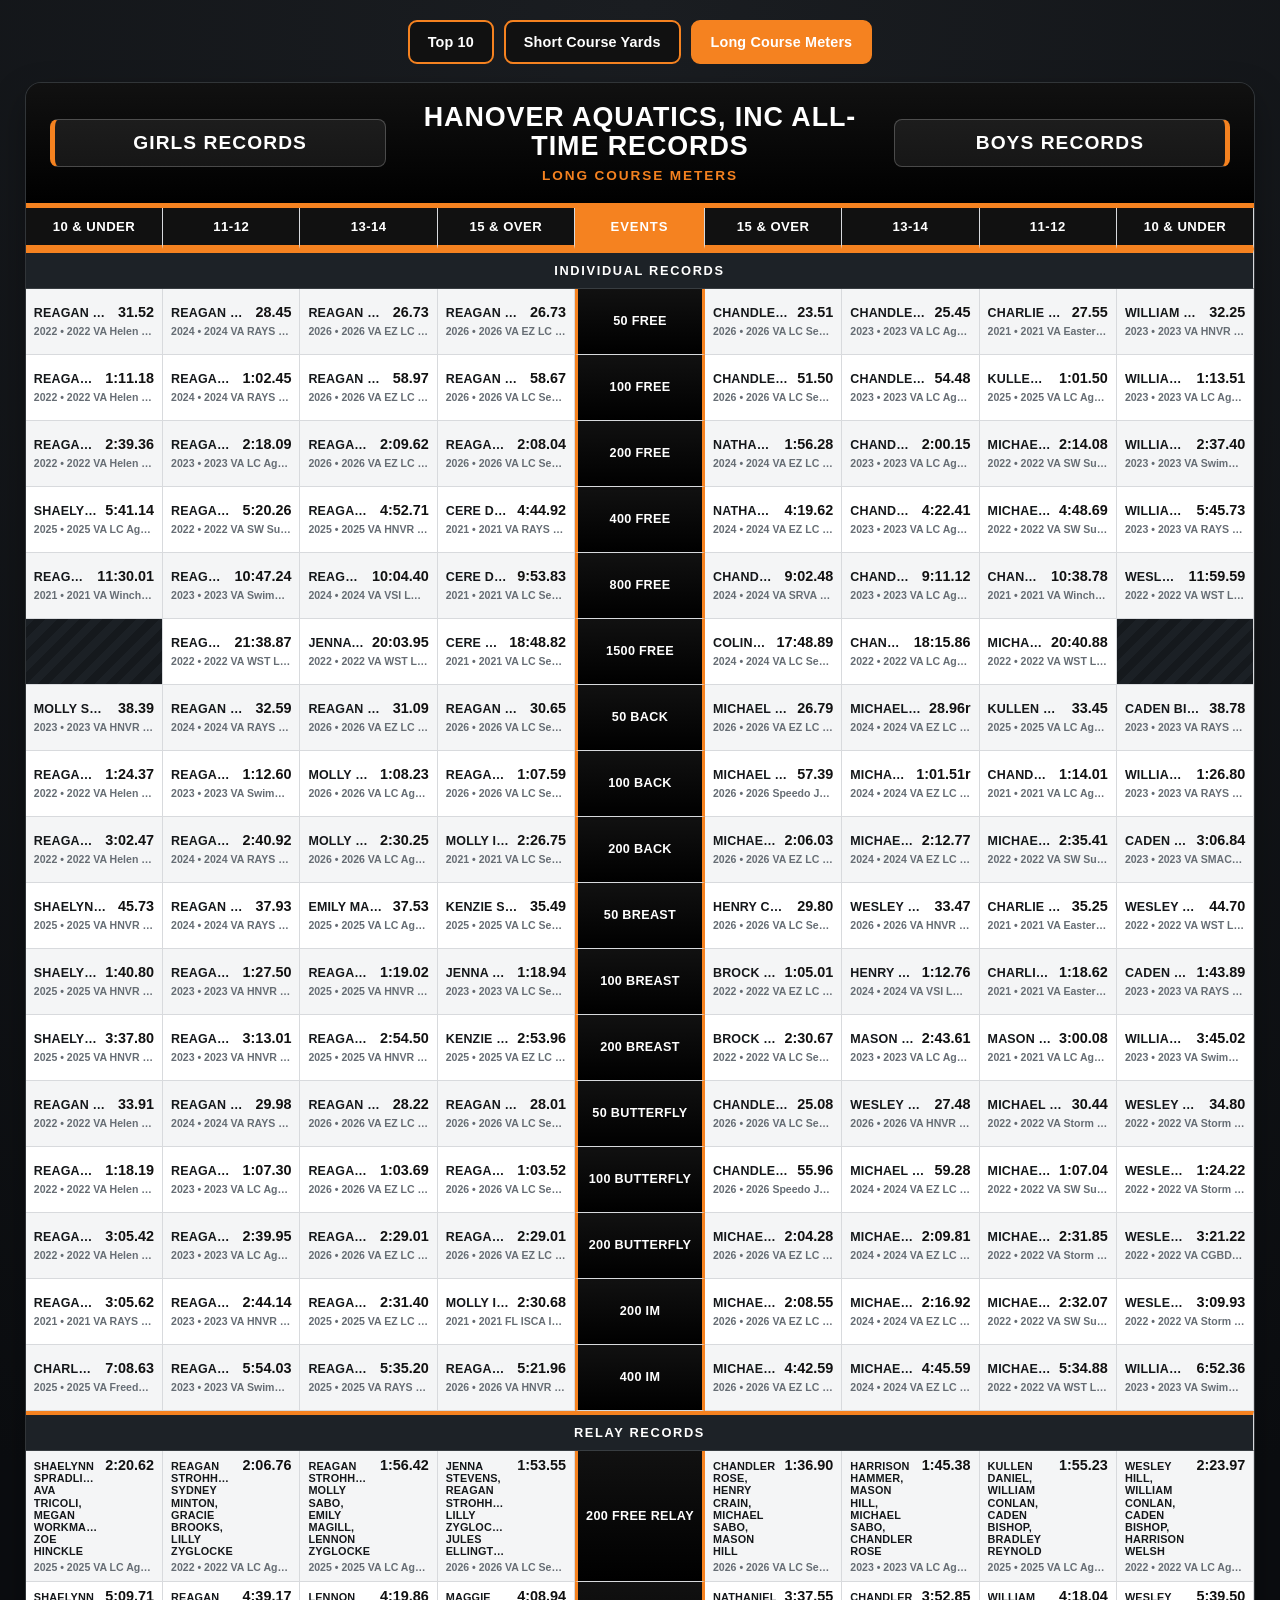
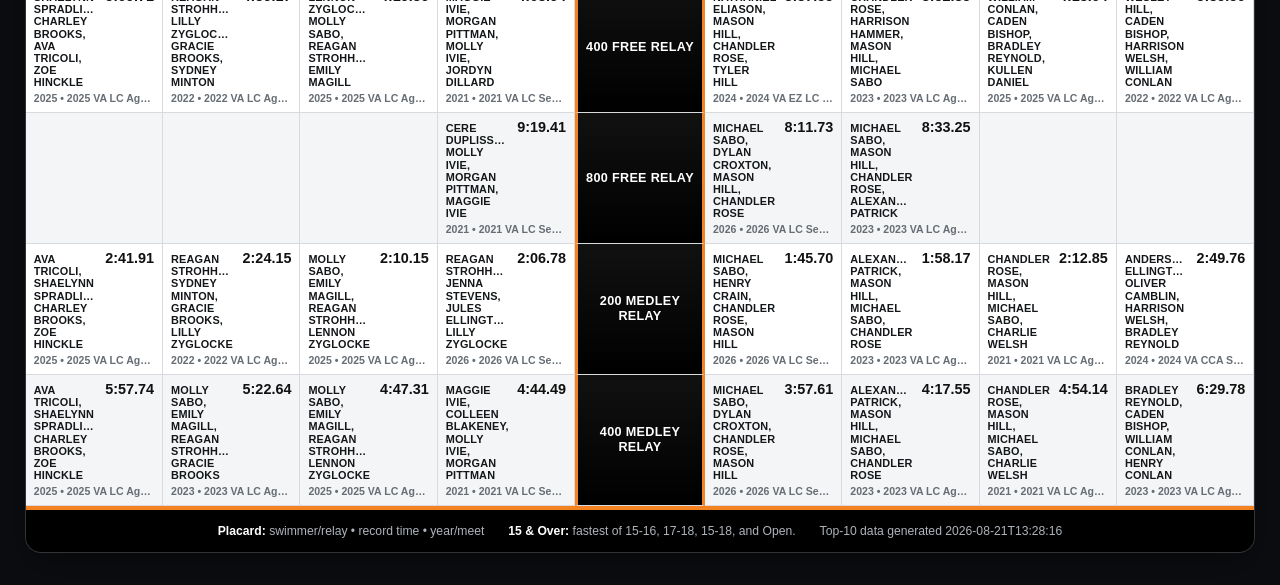
==== records_lcm.html @ cf3493d4 "Professional Top 10 and record boards redesign" ====
<!DOCTYPE html>
<html lang="en">
<head>
  <meta charset="UTF-8" />
  <meta name="viewport" content="width=device-width, initial-scale=1" />
  <title>Club Long Course Meters Records</title>
  <link rel="stylesheet" href="records_board.css" />
</head>
<body class="record-board-page">
  <div class="record-page-shell">
    <nav class="record-board-nav" aria-label="Record board navigation">
      <a href="index.html">Top 10</a>
      <a class="" href="records_scy.html">Short Course Yards</a>
      <a class="active" href="records_lcm.html">Long Course Meters</a>
    </nav>

    <section class="record-board" data-record-board data-course="LCM" data-json="Static/top10.json">
      <header class="record-board-header">
        <div class="record-gender-heading">Girls Records</div>
        <div class="record-board-title">
          <img id="record-club-logo" alt="" />
          <h1 id="record-club-title">All-Time Records</h1>
          <div class="course-name">Long Course Meters</div>
        </div>
        <div class="record-gender-heading">Boys Records</div>
      </header>

      <div class="record-table-wrap">
        <div id="record-status" class="record-status">Loading record data…</div>
        <table class="record-table" aria-label="Long Course Meters club records">
          <thead>
            <tr>
              <th>10 &amp; Under</th>
              <th>11-12</th>
              <th>13-14</th>
              <th>15 &amp; Over</th>
              <th class="event-head">Events</th>
              <th>15 &amp; Over</th>
              <th>13-14</th>
              <th>11-12</th>
              <th>10 &amp; Under</th>
            </tr>
          </thead>
          <tbody id="record-board-body"></tbody>
        </table>
      </div>

      <div class="record-legend">
        <span><strong>Placard:</strong> swimmer/relay • record time • year/meet</span>
        <span><strong>15 &amp; Over:</strong> fastest of 15-16, 17-18, 15-18, and Open.</span>
        <span id="data-generated"></span>
      </div>
    </section>
  </div>

  <script src="records_board.js" defer></script>
</body>
</html>
---- records_board.css ----
:root {
  /* CHANGE THESE PER CLUB */
  --brand-primary: #111111;
  --brand-primary-dark: #000000;
  --brand-accent: #f58220;
  --brand-accent-dark: #c95f00;

  --page-bg: #0b0d10;
  --page-bg-2: #1a1d21;

  --surface: #15191d;
  --surface-raised: #1d2227;

  --placard: #ffffff;
  --placard-alt: #f4f5f6;

  --text-main: #ffffff;
  --text-dark: #15171a;
  --text-muted: #aeb4bb;

  --border-soft: rgba(255,255,255,.12);

  --shadow:
    0 14px 34px rgba(0,0,0,.30);

  --radius-lg: 16px;
  --radius-md: 10px;
}


/* =========================================================
   RESET
   ========================================================= */

* {
  box-sizing: border-box;
}

html,
body {
  margin: 0;
  padding: 0;
  min-height: 100%;
}

body.record-board-page {
  font-family:
    Inter,
    "Segoe UI",
    Arial,
    Helvetica,
    sans-serif;

  background:
    radial-gradient(
      circle at top,
      var(--page-bg-2) 0%,
      var(--page-bg) 70%
    );

  color: var(--text-main);
}


/* =========================================================
   PAGE SHELL
   ========================================================= */

.record-page-shell {
  width: min(1760px, 98%);
  margin: 0 auto;

  padding: 20px 12px 32px;
}


/* =========================================================
   NAVIGATION
   ========================================================= */

.record-board-nav {
  display: flex;
  flex-wrap: wrap;

  justify-content: center;

  gap: 10px;

  margin: 0 0 18px;
}

.record-board-nav a {
  display: inline-flex;

  align-items: center;
  justify-content: center;

  min-height: 44px;

  padding: 9px 18px;

  border:
    2px solid var(--brand-accent);

  border-radius: 9px;

  background:
    var(--brand-primary);

  color:
    #ffffff;

  font-size:
    .9rem;

  font-weight:
    800;

  letter-spacing:
    .01em;

  text-decoration:
    none;

  transition:
    background .15s ease,
    transform .15s ease,
    box-shadow .15s ease;
}

.record-board-nav a:hover {
  background:
    var(--brand-accent);

  transform:
    translateY(-1px);

  box-shadow:
    0 5px 12px rgba(0,0,0,.25);
}

.record-board-nav a.active {
  background:
    var(--brand-accent);

  color:
    #ffffff;
}


/* =========================================================
   MAIN RECORD BOARD
   ========================================================= */

.record-board {
  overflow: hidden;

  border:
    1px solid var(--border-soft);

  border-radius:
    var(--radius-lg);

  background:
    var(--surface);

  box-shadow:
    var(--shadow);
}


/* =========================================================
   RECORD BOARD HEADER
   ========================================================= */

.record-board-header {
  display: grid;

  grid-template-columns:
    minmax(150px, 1fr)
    minmax(320px, 1.4fr)
    minmax(150px, 1fr);

  gap: 18px;

  align-items: center;

  padding: 20px 24px;

  background:
    linear-gradient(
      180deg,
      var(--brand-primary),
      var(--brand-primary-dark)
    );

  border-bottom:
    5px solid var(--brand-accent);
}


/* =========================================================
   CLUB TITLE / LOGO
   ========================================================= */

.record-board-title {
  text-align: center;
}

.record-board-title img {
  display: none;

  width: auto;
  height: auto;

  max-width: 250px;
  max-height: 82px;

  margin: 0 auto 8px;

  object-fit: contain;
}

.record-board-title img.ready {
  display: block;
}

.record-board-title h1 {
  margin: 0;

  color:
    #ffffff;

  font-size:
    clamp(1.35rem, 2.1vw, 2.2rem);

  line-height:
    1.08;

  font-weight:
    900;

  letter-spacing:
    .035em;

  text-transform:
    uppercase;
}

.record-board-title .course-name {
  margin-top:
    7px;

  color:
    var(--brand-accent);

  font-size:
    .85rem;

  font-weight:
    900;

  letter-spacing:
    .14em;

  text-transform:
    uppercase;
}


/* =========================================================
   GIRLS / BOYS HEADINGS
   ========================================================= */

.record-gender-heading {
  padding:
    12px 16px;

  border:
    1px solid rgba(255,255,255,.22);

  border-radius:
    8px;

  background:
    rgba(255,255,255,.07);

  color:
    #ffffff;

  font-size:
    clamp(1rem, 1.5vw, 1.35rem);

  font-weight:
    900;

  letter-spacing:
    .055em;

  text-align:
    center;

  text-transform:
    uppercase;
}

.record-gender-heading:first-child {
  border-left:
    5px solid var(--brand-accent);
}

.record-gender-heading:last-child {
  border-right:
    5px solid var(--brand-accent);
}


/* =========================================================
   STATUS
   ========================================================= */

.record-status {
  padding:
    22px;

  color:
    var(--text-muted);

  text-align:
    center;

  font-weight:
    700;
}


/* =========================================================
   TABLE WRAPPER
   ========================================================= */

.record-table-wrap {
  width:
    100%;

  overflow-x:
    auto;

  -webkit-overflow-scrolling:
    touch;

  background:
    var(--surface);
}


/* =========================================================
   RECORD TABLE
   ========================================================= */

.record-table {
  width:
    100%;

  min-width:
    1180px;

  border-collapse:
    separate;

  border-spacing:
    0;

  table-layout:
    fixed;

  background:
    var(--surface);
}


/* =========================================================
   TABLE GRID
   ========================================================= */

.record-table th,
.record-table td {
  border-right:
    1px solid #d8dadd;

  border-bottom:
    1px solid #d8dadd;
}


/* =========================================================
   AGE HEADERS
   ========================================================= */

.record-table thead th {
  padding:
    11px 6px;

  background:
    var(--brand-primary);

  color:
    #ffffff;

  font-size:
    .82rem;

  font-weight:
    900;

  letter-spacing:
    .035em;

  text-align:
    center;

  text-transform:
    uppercase;

  border-bottom:
    4px solid var(--brand-accent);
}

.record-table thead th.event-head {
  width:
    130px;

  background:
    var(--brand-accent);

  color:
    #ffffff;

  letter-spacing:
    .07em;
}


/* =========================================================
   EVENT COLUMN
   ========================================================= */

.record-table tbody th.event-cell {
  padding:
    9px 6px;

  background:
    linear-gradient(
      180deg,
      var(--brand-primary),
      var(--brand-primary-dark)
    );

  color:
    #ffffff;

  font-size:
    .79rem;

  font-weight:
    900;

  letter-spacing:
    .025em;

  line-height:
    1.15;

  text-align:
    center;

  text-transform:
    uppercase;

  border-left:
    3px solid var(--brand-accent);

  border-right:
    3px solid var(--brand-accent);
}


/* =========================================================
   SECTION HEADERS
   ========================================================= */

.record-table tbody tr.section-row th {
  padding:
    10px 12px;

  background:
    var(--surface-raised);

  color:
    #ffffff;

  border-top:
    4px solid var(--brand-accent);

  border-bottom:
    1px solid var(--border-soft);

  font-size:
    .8rem;

  font-weight:
    900;

  letter-spacing:
    .13em;

  text-align:
    center;

  text-transform:
    uppercase;
}


/* =========================================================
   RECORD PLACARDS
   ========================================================= */

.record-cell {
  height:
    66px;

  padding:
    7px 8px;

  background:
    var(--placard);

  color:
    var(--text-dark);

  vertical-align:
    middle;

  transition:
    background .12s ease,
    box-shadow .12s ease;
}

.record-table tbody tr:nth-child(even)
.record-cell {
  background:
    var(--placard-alt);
}

.record-cell:hover {
  position:
    relative;

  z-index:
    2;

  background:
    #ffffff;

  box-shadow:
    inset 0 0 0 2px var(--brand-accent);
}


/* =========================================================
   EMPTY RECORD CELLS
   ========================================================= */

.record-cell.empty {
  background:
    repeating-linear-gradient(
      -45deg,
      #15191d,
      #15191d 8px,
      #1b2025 8px,
      #1b2025 16px
    );
}


/* =========================================================
   RECORD CONTENT
   ========================================================= */

.record {
  display:
    grid;

  grid-template-columns:
    minmax(0, 1fr) auto;

  grid-template-areas:
    "name time"
    "meta meta";

  gap:
    3px 8px;

  align-items:
    baseline;

  line-height:
    1.1;
}

.record-name {
  grid-area:
    name;

  overflow:
    hidden;

  color:
    #14171a;

  font-size:
    .78rem;

  font-weight:
    900;

  letter-spacing:
    .015em;

  text-overflow:
    ellipsis;

  text-transform:
    uppercase;

  white-space:
    nowrap;
}

.record-time {
  grid-area:
    time;

  color:
    var(--brand-primary);

  font-size:
    .9rem;

  font-weight:
    900;

  font-variant-numeric:
    tabular-nums;

  white-space:
    nowrap;
}

.record-meta {
  grid-area:
    meta;

  overflow:
    hidden;

  margin-top:
    2px;

  color:
    #666d74;

  font-size:
    .66rem;

  font-weight:
    650;

  text-overflow:
    ellipsis;

  white-space:
    nowrap;
}


/* =========================================================
   RELAY RECORDS
   ========================================================= */

.record-cell.relay {
  min-height:
    76px;
}

.record-cell.relay .record-name {
  font-size:
    .68rem;

  line-height:
    1.12;

  white-space:
    normal;
}


/* =========================================================
   LEGEND / FOOTER
   ========================================================= */

.record-legend {
  display:
    flex;

  flex-wrap:
    wrap;

  justify-content:
    center;

  gap:
    8px 24px;

  padding:
    13px 18px;

  background:
    var(--brand-primary-dark);

  border-top:
    4px solid var(--brand-accent);

  color:
    var(--text-muted);

  font-size:
    .76rem;

  line-height:
    1.35;
}

.record-legend strong {
  color:
    #ffffff;
}


/* =========================================================
   TABLET
   ========================================================= */

@media (max-width: 900px) {

  .record-page-shell {
    width:
      100%;

    padding:
      12px 8px 24px;
  }

  .record-board-header {
    grid-template-columns:
      1fr;

    gap:
      10px;

    padding:
      16px;
  }

  .record-gender-heading {
    display:
      none;
  }

  .record-board-title img {
    max-height:
      68px;
  }

  .record-table {
    min-width:
      1080px;
  }

  .record-cell {
    height:
      62px;
  }
}


/* =========================================================
   MOBILE
   ========================================================= */

@media (max-width: 550px) {

  .record-page-shell {
    padding:
      8px 0 20px;
  }

  .record-board {
    border-radius:
      0;

    border-left:
      0;

    border-right:
      0;
  }

  .record-board-nav {
    padding:
      0 8px;

    gap:
      7px;
  }

  .record-board-nav a {
    flex:
      1 1 120px;

    min-height:
      46px;

    padding:
      9px 10px;

    font-size:
      .82rem;

    text-align:
      center;
  }

  .record-board-header {
    padding:
      14px 12px;
  }

  .record-board-title img {
    max-width:
      210px;

    max-height:
      60px;
  }

  .record-board-title h1 {
    font-size:
      1.25rem;
  }

  .record-board-title .course-name {
    font-size:
      .72rem;
  }

  .record-table {
    min-width:
      1000px;
  }

  .record-table thead th {
    padding:
      9px 4px;

    font-size:
      .72rem;
  }

  .record-cell {
    height:
      58px;

    padding:
      5px 6px;
  }

  .record-name {
    font-size:
      .7rem;
  }

  .record-time {
    font-size:
      .78rem;
  }

  .record-meta {
    font-size:
      .6rem;
  }

  .record-legend {
    justify-content:
      flex-start;

    padding:
      11px 12px;

    font-size:
      .7rem;
  }
}


/* =========================================================
   PRINT
   ========================================================= */

@media print {

  @page {
    size:
      landscape;

    margin:
      .25in;
  }

  body.record-board-page {
    background:
      #ffffff;
  }

  .record-page-shell {
    width:
      100%;

    padding:
      0;
  }

  .record-board {
    border-radius:
      0;

    box-shadow:
      none;
  }

  .record-board-nav {
    display:
      none;
  }

  .record-table-wrap {
    overflow:
      visible;
  }

  .record-table {
    min-width:
      0;
  }
}
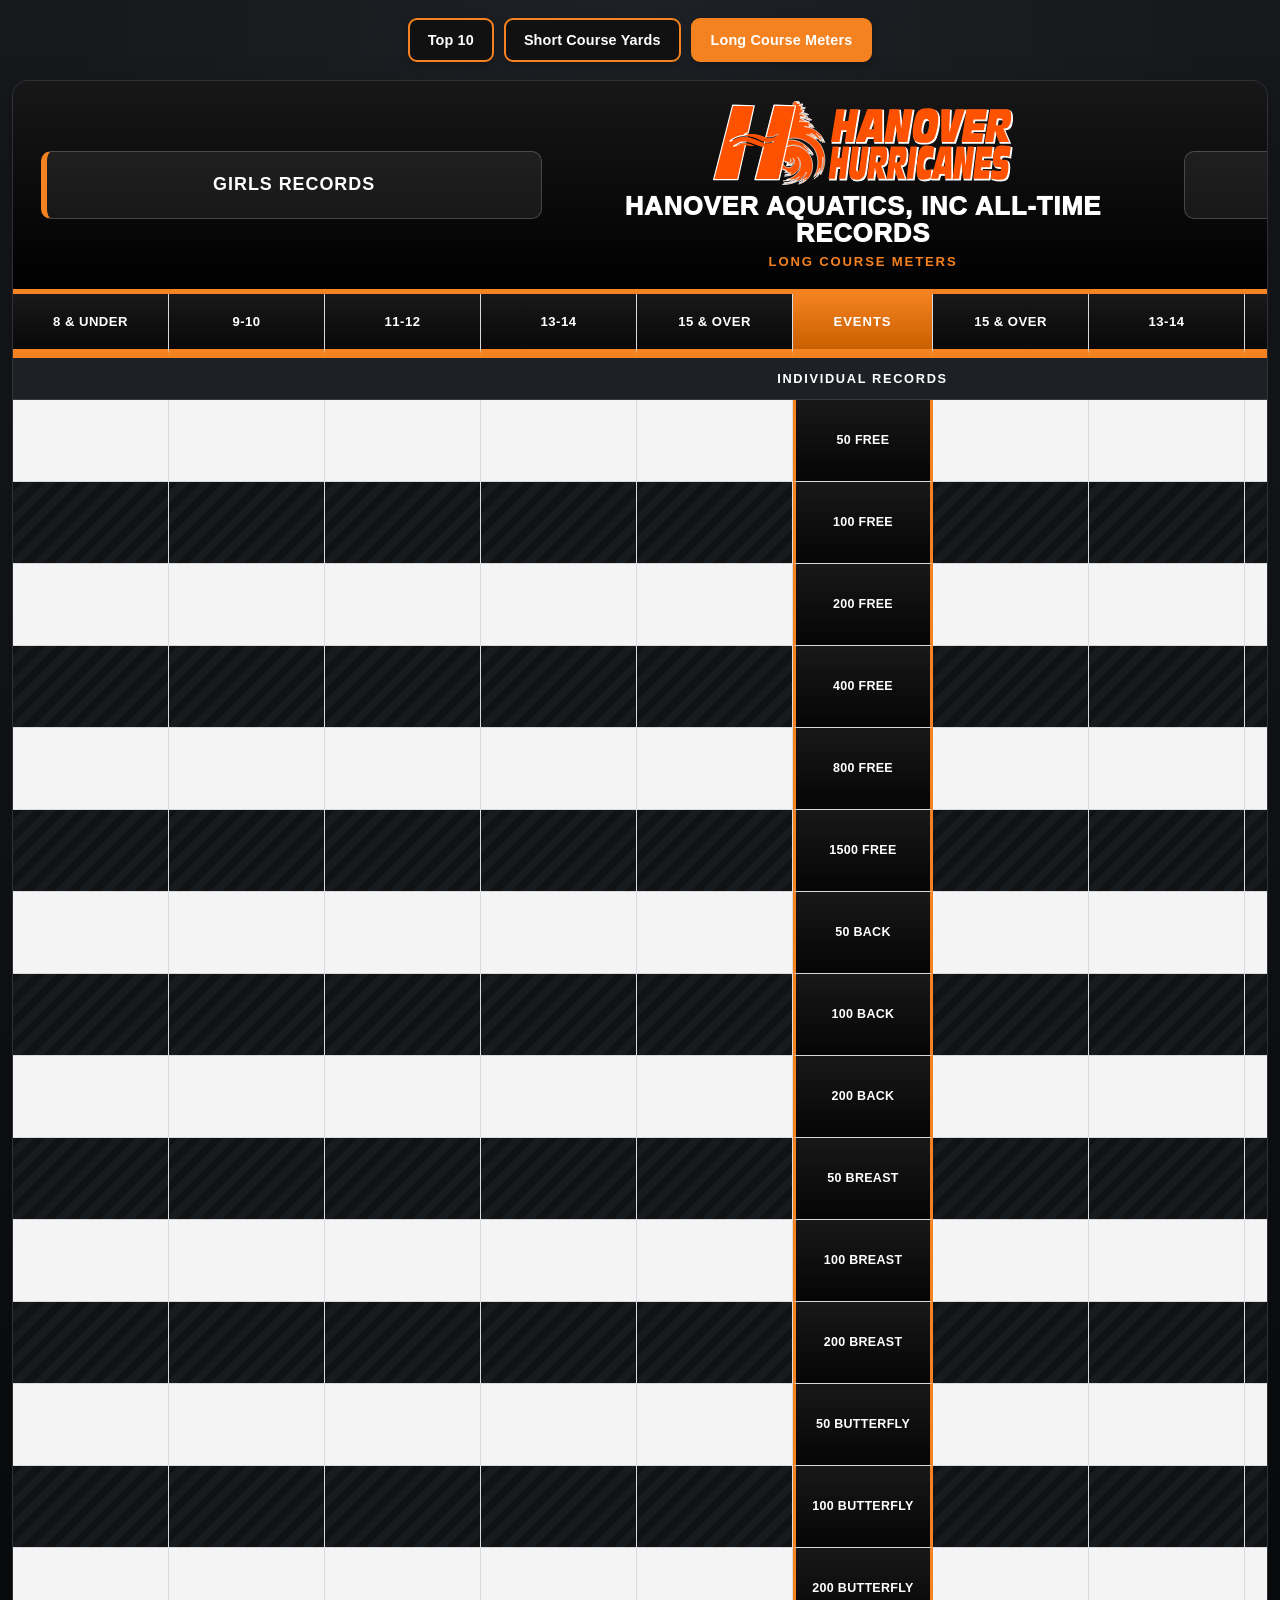
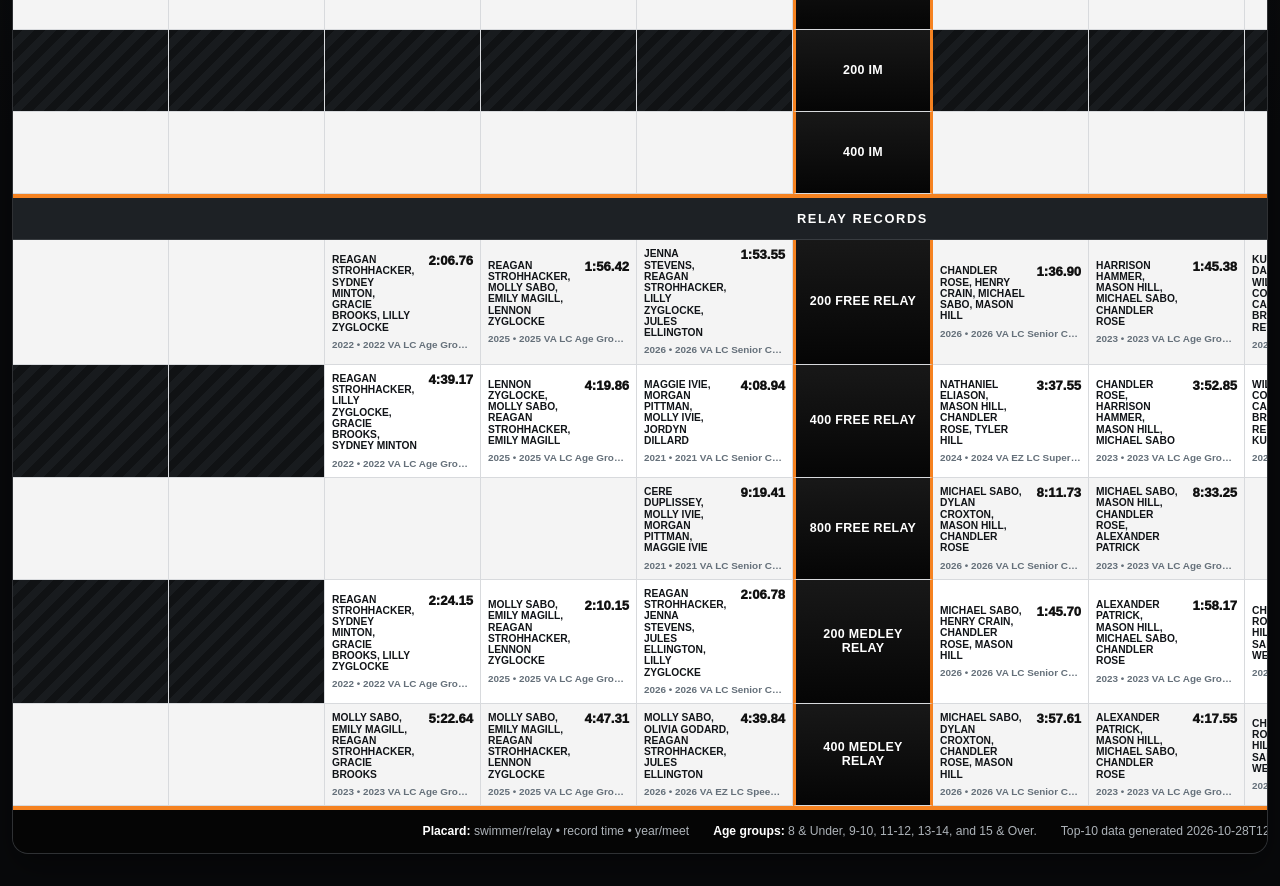
==== commit a4f5e734: "Update Hanover LCM record board age bands" ====
--- a/records_lcm.html
+++ b/records_lcm.html
@@ -30,7 +30,8 @@
         <table class="record-table" aria-label="Long Course Meters club records">
           <thead>
             <tr>
-              <th>10 &amp; Under</th>
+              <th>8 &amp; Under</th>
+              <th>9-10</th>
               <th>11-12</th>
               <th>13-14</th>
               <th>15 &amp; Over</th>
@@ -38,7 +39,8 @@
               <th>15 &amp; Over</th>
               <th>13-14</th>
               <th>11-12</th>
-              <th>10 &amp; Under</th>
+              <th>9-10</th>
+              <th>8 &amp; Under</th>
             </tr>
           </thead>
           <tbody id="record-board-body"></tbody>
@@ -47,7 +49,7 @@
 
       <div class="record-legend">
         <span><strong>Placard:</strong> swimmer/relay • record time • year/meet</span>
-        <span><strong>15 &amp; Over:</strong> fastest of 15-16, 17-18, 15-18, and Open.</span>
+        <span><strong>Age groups:</strong> 8 &amp; Under, 9-10, 11-12, 13-14, and 15 &amp; Over.</span>
         <span id="data-generated"></span>
       </div>
     </section>
--- a/records_board.css
+++ b/records_board.css
@@ -1,35 +1,53 @@
 :root {
-  /* CHANGE THESE PER CLUB */
+  /* =========================================================
+     HANOVER AQUATICS BRANDING
+     ========================================================= */
+
   --brand-primary: #111111;
   --brand-primary-dark: #000000;
+
   --brand-accent: #f58220;
   --brand-accent-dark: #c95f00;
 
-  --page-bg: #0b0d10;
-  --page-bg-2: #1a1d21;
-
-  --surface: #15191d;
-  --surface-raised: #1d2227;
+  --page-bg: #08090b;
+  --page-bg-2: #1d2024;
+
+  --surface: #121518;
+  --surface-raised: #1d2125;
 
   --placard: #ffffff;
-  --placard-alt: #f4f5f6;
+  --placard-alt: #f4f4f4;
 
   --text-main: #ffffff;
   --text-dark: #15171a;
-  --text-muted: #aeb4bb;
-
-  --border-soft: rgba(255,255,255,.12);
+  --text-muted: #adb3b9;
+
+  --border-soft: rgba(255, 255, 255, .12);
 
   --shadow:
-    0 14px 34px rgba(0,0,0,.30);
+    0 14px 34px rgba(0, 0, 0, .34);
 
   --radius-lg: 16px;
-  --radius-md: 10px;
-}
-
-
-/* =========================================================
-   RESET
+
+  /*
+    Desktop board width.
+
+    All major board components use this same width:
+    - Header
+    - Age-group headers
+    - Record table
+    - Legend/footer
+
+    Narrower screens scroll horizontally rather than
+    crushing the record placards.
+  */
+
+  --board-min-width: 1700px;
+}
+
+
+/* =========================================================
+   RESET / BASE
    ========================================================= */
 
 * {
@@ -40,6 +58,7 @@
 body {
   margin: 0;
   padding: 0;
+
   min-height: 100%;
 }
 
@@ -55,10 +74,17 @@
     radial-gradient(
       circle at top,
       var(--page-bg-2) 0%,
-      var(--page-bg) 70%
+      var(--page-bg) 72%
     );
 
-  color: var(--text-main);
+  color:
+    var(--text-main);
+
+  -webkit-font-smoothing:
+    antialiased;
+
+  text-rendering:
+    optimizeLegibility;
 }
 
 
@@ -67,10 +93,16 @@
    ========================================================= */
 
 .record-page-shell {
-  width: min(1760px, 98%);
-  margin: 0 auto;
-
-  padding: 20px 12px 32px;
+  width:
+    min(1800px, 100%);
+
+  margin:
+    0 auto;
+
+  padding:
+    18px
+    12px
+    32px;
 }
 
 
@@ -80,13 +112,21 @@
 
 .record-board-nav {
   display: flex;
+
   flex-wrap: wrap;
 
   justify-content: center;
 
   gap: 10px;
 
-  margin: 0 0 18px;
+  margin:
+    0
+    0
+    18px;
+
+  padding:
+    0
+    8px;
 }
 
 .record-board-nav a {
@@ -97,12 +137,15 @@
 
   min-height: 44px;
 
-  padding: 9px 18px;
+  padding:
+    9px
+    18px;
 
   border:
     2px solid var(--brand-accent);
 
-  border-radius: 9px;
+  border-radius:
+    9px;
 
   background:
     var(--brand-primary);
@@ -114,7 +157,7 @@
     .9rem;
 
   font-weight:
-    800;
+    850;
 
   letter-spacing:
     .01em;
@@ -122,38 +165,68 @@
   text-decoration:
     none;
 
+  box-shadow:
+    0 3px 8px rgba(0, 0, 0, .22);
+
   transition:
     background .15s ease,
+    border-color .15s ease,
     transform .15s ease,
     box-shadow .15s ease;
-}
-
-.record-board-nav a:hover {
-  background:
-    var(--brand-accent);
-
-  transform:
-    translateY(-1px);
-
-  box-shadow:
-    0 5px 12px rgba(0,0,0,.25);
 }
 
 .record-board-nav a.active {
   background:
     var(--brand-accent);
 
+  border-color:
+    var(--brand-accent);
+
   color:
     #ffffff;
 }
 
-
-/* =========================================================
-   MAIN RECORD BOARD
+@media (hover: hover) and (pointer: fine) {
+
+  .record-board-nav a:hover {
+    background:
+      var(--brand-accent);
+
+    border-color:
+      var(--brand-accent);
+
+    transform:
+      translateY(-1px);
+
+    box-shadow:
+      0 5px 12px rgba(0, 0, 0, .28);
+  }
+}
+
+.record-board-nav a:focus-visible {
+  outline:
+    3px solid var(--brand-accent);
+
+  outline-offset:
+    3px;
+}
+
+
+/* =========================================================
+   RECORD BOARD OUTER SHELL
+
+   The WHOLE board scrolls together horizontally.
    ========================================================= */
 
 .record-board {
-  overflow: hidden;
+  width:
+    100%;
+
+  overflow-x:
+    auto;
+
+  overflow-y:
+    hidden;
 
   border:
     1px solid var(--border-soft);
@@ -166,32 +239,55 @@
 
   box-shadow:
     var(--shadow);
-}
-
-
-/* =========================================================
-   RECORD BOARD HEADER
+
+  overscroll-behavior-x:
+    contain;
+
+  -webkit-overflow-scrolling:
+    touch;
+
+  scrollbar-color:
+    var(--brand-accent)
+    var(--surface-raised);
+}
+
+
+/* =========================================================
+   BOARD HEADER
    ========================================================= */
 
 .record-board-header {
   display: grid;
 
   grid-template-columns:
-    minmax(150px, 1fr)
-    minmax(320px, 1.4fr)
-    minmax(150px, 1fr);
-
-  gap: 18px;
-
-  align-items: center;
-
-  padding: 20px 24px;
+    minmax(300px, 1fr)
+    minmax(460px, 1.2fr)
+    minmax(300px, 1fr);
+
+  gap:
+    20px;
+
+  align-items:
+    center;
+
+  width:
+    100%;
+
+  min-width:
+    var(--board-min-width);
+
+  min-height:
+    150px;
+
+  padding:
+    20px
+    28px;
 
   background:
     linear-gradient(
       180deg,
-      var(--brand-primary),
-      var(--brand-primary-dark)
+      #171717 0%,
+      var(--brand-primary-dark) 100%
     );
 
   border-bottom:
@@ -200,62 +296,135 @@
 
 
 /* =========================================================
-   CLUB TITLE / LOGO
-   ========================================================= */
-
-.record-board-title {
-  text-align: center;
-}
-
-.record-board-title img {
-  display: none;
-
-  width: auto;
-  height: auto;
-
-  max-width: 250px;
-  max-height: 82px;
-
-  margin: 0 auto 8px;
-
-  object-fit: contain;
-}
-
-.record-board-title img.ready {
-  display: block;
-}
-
-.record-board-title h1 {
-  margin: 0;
+   GIRLS / BOYS HEADINGS
+   ========================================================= */
+
+.record-gender-heading {
+  display: flex;
+
+  align-items: center;
+  justify-content: center;
+
+  min-height:
+    68px;
+
+  padding:
+    12px
+    18px;
+
+  border:
+    1px solid rgba(255, 255, 255, .20);
+
+  border-radius:
+    10px;
+
+  background:
+    rgba(255, 255, 255, .065);
 
   color:
     #ffffff;
 
   font-size:
-    clamp(1.35rem, 2.1vw, 2.2rem);
+    clamp(1rem, 1.4vw, 1.35rem);
 
   line-height:
-    1.08;
+    1;
 
   font-weight:
     900;
 
   letter-spacing:
-    .035em;
+    .055em;
+
+  text-align:
+    center;
 
   text-transform:
     uppercase;
 }
 
+.record-gender-heading:first-child {
+  border-left:
+    6px solid var(--brand-accent);
+}
+
+.record-gender-heading:last-child {
+  border-right:
+    6px solid var(--brand-accent);
+}
+
+
+/* =========================================================
+   CLUB TITLE / LOGO
+   ========================================================= */
+
+.record-board-title {
+  min-width: 0;
+
+  text-align:
+    center;
+}
+
+.record-board-title img {
+  display:
+    none;
+
+  width:
+    auto;
+
+  height:
+    auto;
+
+  max-width:
+    300px;
+
+  max-height:
+    86px;
+
+  margin:
+    0 auto 8px;
+
+  object-fit:
+    contain;
+}
+
+.record-board-title img.ready {
+  display:
+    block;
+}
+
+.record-board-title h1 {
+  margin:
+    0;
+
+  color:
+    #ffffff;
+
+  font-size:
+    clamp(1.35rem, 2vw, 2.15rem);
+
+  line-height:
+    1.05;
+
+  font-weight:
+    950;
+
+  letter-spacing:
+    .035em;
+
+  text-transform:
+    uppercase;
+}
+
 .record-board-title .course-name {
   margin-top:
-    7px;
+    8px;
 
   color:
     var(--brand-accent);
 
   font-size:
-    .85rem;
+    .82rem;
 
   font-weight:
     900;
@@ -269,57 +438,16 @@
 
 
 /* =========================================================
-   GIRLS / BOYS HEADINGS
-   ========================================================= */
-
-.record-gender-heading {
-  padding:
-    12px 16px;
-
-  border:
-    1px solid rgba(255,255,255,.22);
-
-  border-radius:
-    8px;
-
-  background:
-    rgba(255,255,255,.07);
-
-  color:
-    #ffffff;
-
-  font-size:
-    clamp(1rem, 1.5vw, 1.35rem);
-
-  font-weight:
-    900;
-
-  letter-spacing:
-    .055em;
-
-  text-align:
-    center;
-
-  text-transform:
-    uppercase;
-}
-
-.record-gender-heading:first-child {
-  border-left:
-    5px solid var(--brand-accent);
-}
-
-.record-gender-heading:last-child {
-  border-right:
-    5px solid var(--brand-accent);
-}
-
-
-/* =========================================================
    STATUS
    ========================================================= */
 
 .record-status {
+  width:
+    100%;
+
+  min-width:
+    var(--board-min-width);
+
   padding:
     22px;
 
@@ -342,11 +470,8 @@
   width:
     100%;
 
-  overflow-x:
-    auto;
-
-  -webkit-overflow-scrolling:
-    touch;
+  overflow:
+    visible;
 
   background:
     var(--surface);
@@ -362,7 +487,7 @@
     100%;
 
   min-width:
-    1180px;
+    var(--board-min-width);
 
   border-collapse:
     separate;
@@ -393,89 +518,114 @@
 
 
 /* =========================================================
-   AGE HEADERS
+   AGE GROUP HEADERS
    ========================================================= */
 
 .record-table thead th {
+  height:
+    60px;
+
   padding:
-    11px 6px;
-
-  background:
-    var(--brand-primary);
-
-  color:
-    #ffffff;
-
-  font-size:
-    .82rem;
-
-  font-weight:
-    900;
-
-  letter-spacing:
-    .035em;
-
-  text-align:
-    center;
-
-  text-transform:
-    uppercase;
-
-  border-bottom:
-    4px solid var(--brand-accent);
-}
-
-.record-table thead th.event-head {
-  width:
-    130px;
-
-  background:
-    var(--brand-accent);
-
-  color:
-    #ffffff;
-
-  letter-spacing:
-    .07em;
-}
-
-
-/* =========================================================
-   EVENT COLUMN
-   ========================================================= */
-
-.record-table tbody th.event-cell {
-  padding:
-    9px 6px;
+    11px
+    6px;
 
   background:
     linear-gradient(
       180deg,
-      var(--brand-primary),
-      var(--brand-primary-dark)
+      #191919,
+      #080808
     );
 
   color:
     #ffffff;
 
   font-size:
-    .79rem;
+    .82rem;
+
+  line-height:
+    1;
 
   font-weight:
     900;
 
   letter-spacing:
-    .025em;
-
-  line-height:
-    1.15;
+    .035em;
 
   text-align:
     center;
 
+  vertical-align:
+    middle;
+
   text-transform:
     uppercase;
 
+  border-bottom:
+    5px solid var(--brand-accent);
+}
+
+.record-table thead th.event-head {
+  width:
+    140px;
+
+  background:
+    linear-gradient(
+      180deg,
+      var(--brand-accent),
+      var(--brand-accent-dark)
+    );
+
+  color:
+    #ffffff;
+
+  letter-spacing:
+    .07em;
+}
+
+
+/* =========================================================
+   EVENT COLUMN
+   ========================================================= */
+
+.record-table tbody th.event-cell {
+  width:
+    140px;
+
+  padding:
+    8px
+    6px;
+
+  background:
+    linear-gradient(
+      180deg,
+      #181818,
+      #050505
+    );
+
+  color:
+    #ffffff;
+
+  font-size:
+    .78rem;
+
+  line-height:
+    1.12;
+
+  font-weight:
+    900;
+
+  letter-spacing:
+    .025em;
+
+  text-align:
+    center;
+
+  vertical-align:
+    middle;
+
+  text-transform:
+    uppercase;
+
   border-left:
     3px solid var(--brand-accent);
 
@@ -489,8 +639,12 @@
    ========================================================= */
 
 .record-table tbody tr.section-row th {
+  height:
+    46px;
+
   padding:
-    10px 12px;
+    10px
+    12px;
 
   background:
     var(--surface-raised);
@@ -507,6 +661,9 @@
   font-size:
     .8rem;
 
+  line-height:
+    1;
+
   font-weight:
     900;
 
@@ -516,6 +673,9 @@
   text-align:
     center;
 
+  vertical-align:
+    middle;
+
   text-transform:
     uppercase;
 }
@@ -527,10 +687,11 @@
 
 .record-cell {
   height:
-    66px;
+    82px;
 
   padding:
-    7px 8px;
+    8px
+    7px;
 
   background:
     var(--placard);
@@ -552,39 +713,47 @@
     var(--placard-alt);
 }
 
-.record-cell:hover {
-  position:
-    relative;
-
-  z-index:
-    2;
-
-  background:
-    #ffffff;
-
-  box-shadow:
-    inset 0 0 0 2px var(--brand-accent);
-}
-
-
-/* =========================================================
-   EMPTY RECORD CELLS
+
+/* =========================================================
+   HOVER
+   ========================================================= */
+
+@media (hover: hover) and (pointer: fine) {
+
+  .record-cell:hover {
+    position:
+      relative;
+
+    z-index:
+      2;
+
+    background:
+      #ffffff;
+
+    box-shadow:
+      inset 0 0 0 2px var(--brand-accent);
+  }
+}
+
+
+/* =========================================================
+   EMPTY CELLS
    ========================================================= */
 
 .record-cell.empty {
   background:
     repeating-linear-gradient(
       -45deg,
-      #15191d,
-      #15191d 8px,
-      #1b2025 8px,
-      #1b2025 16px
+      #101214,
+      #101214 8px,
+      #181b1e 8px,
+      #181b1e 16px
     );
 }
 
 
 /* =========================================================
-   RECORD CONTENT
+   RECORD CONTENT — DESKTOP
    ========================================================= */
 
 .record {
@@ -592,63 +761,114 @@
     grid;
 
   grid-template-columns:
-    minmax(0, 1fr) auto;
+    minmax(0, 1fr)
+    52px;
 
   grid-template-areas:
     "name time"
     "meta meta";
 
-  gap:
-    3px 8px;
+  column-gap:
+    4px;
+
+  row-gap:
+    6px;
 
   align-items:
-    baseline;
-
-  line-height:
-    1.1;
-}
+    start;
+
+  width:
+    100%;
+
+  min-width:
+    0;
+}
+
+
+/* =========================================================
+   ATHLETE NAME
+
+   Names may wrap at spaces.
+
+   Surnames are NOT allowed to break in the middle.
+   ========================================================= */
 
 .record-name {
   grid-area:
     name;
 
-  overflow:
-    hidden;
-
-  color:
-    #14171a;
+  min-width:
+    0;
+
+  color:
+    #111418;
 
   font-size:
-    .78rem;
+    .69rem;
+
+  line-height:
+    1.13;
 
   font-weight:
     900;
 
   letter-spacing:
-    .015em;
-
-  text-overflow:
-    ellipsis;
+    0;
 
   text-transform:
     uppercase;
 
   white-space:
-    nowrap;
-}
+    normal;
+
+  word-break:
+    normal;
+
+  overflow-wrap:
+    normal;
+
+  word-wrap:
+    normal;
+
+  hyphens:
+    none;
+
+  overflow:
+    visible;
+
+  text-overflow:
+    clip;
+}
+
+
+/* =========================================================
+   TIME
+   ========================================================= */
 
 .record-time {
   grid-area:
     time;
 
-  color:
-    var(--brand-primary);
+  align-self:
+    start;
+
+  width:
+    52px;
+
+  color:
+    #111111;
 
   font-size:
-    .9rem;
+    .82rem;
+
+  line-height:
+    1.1;
 
   font-weight:
-    900;
+    950;
+
+  text-align:
+    right;
 
   font-variant-numeric:
     tabular-nums;
@@ -656,22 +876,33 @@
   white-space:
     nowrap;
 }
+
+
+/* =========================================================
+   YEAR / MEET
+   ========================================================= */
 
 .record-meta {
   grid-area:
     meta;
 
+  display:
+    block;
+
+  min-width:
+    0;
+
   overflow:
     hidden;
 
-  margin-top:
-    2px;
-
-  color:
-    #666d74;
+  color:
+    #65707a;
 
   font-size:
-    .66rem;
+    .62rem;
+
+  line-height:
+    1.15;
 
   font-weight:
     650;
@@ -685,23 +916,32 @@
 
 
 /* =========================================================
-   RELAY RECORDS
+   RELAYS
    ========================================================= */
 
 .record-cell.relay {
+  height:
+    auto;
+
   min-height:
-    76px;
+    92px;
 }
 
 .record-cell.relay .record-name {
   font-size:
-    .68rem;
+    .64rem;
 
   line-height:
-    1.12;
-
-  white-space:
+    1.1;
+
+  word-break:
     normal;
+
+  overflow-wrap:
+    normal;
+
+  hyphens:
+    none;
 }
 
 
@@ -720,13 +960,21 @@
     center;
 
   gap:
-    8px 24px;
+    8px
+    24px;
+
+  width:
+    100%;
+
+  min-width:
+    var(--board-min-width);
 
   padding:
-    13px 18px;
+    13px
+    18px;
 
   background:
-    var(--brand-primary-dark);
+    #050505;
 
   border-top:
     4px solid var(--brand-accent);
@@ -749,60 +997,186 @@
 
 /* =========================================================
    TABLET
+   <= 900px
+
+   The board remains deliberately wide.
+   Tablet users swipe horizontally.
    ========================================================= */
 
 @media (max-width: 900px) {
+
+  :root {
+    --board-min-width:
+      1320px;
+  }
 
   .record-page-shell {
     width:
       100%;
 
     padding:
-      12px 8px 24px;
-  }
+      10px
+      6px
+      24px;
+  }
+
+
+  /* ---------------------------------------------------------
+     HEADER
+     --------------------------------------------------------- */
 
   .record-board-header {
+    min-height:
+      120px;
+
     grid-template-columns:
-      1fr;
+      minmax(250px, 1fr)
+      minmax(400px, 1.15fr)
+      minmax(250px, 1fr);
+
+    padding:
+      16px
+      20px;
+  }
+
+  .record-gender-heading {
+    min-height:
+      56px;
+
+    font-size:
+      1rem;
+  }
+
+  .record-board-title img {
+    max-width:
+      240px;
+
+    max-height:
+      66px;
+  }
+
+  .record-board-title h1 {
+    font-size:
+      1.45rem;
+  }
+
+
+  /* ---------------------------------------------------------
+     TABLET RECORD CELLS
+
+     Name above time.
+     Meet/year hidden.
+     --------------------------------------------------------- */
+
+  .record-cell {
+    height:
+      72px;
+
+    padding:
+      7px
+      9px;
+  }
+
+  .record {
+    display:
+      flex;
+
+    flex-direction:
+      column;
+
+    align-items:
+      flex-start;
+
+    justify-content:
+      center;
 
     gap:
-      10px;
-
-    padding:
-      16px;
-  }
-
-  .record-gender-heading {
+      5px;
+
+    width:
+      100%;
+  }
+
+  .record-name {
+    width:
+      100%;
+
+    font-size:
+      .7rem;
+
+    line-height:
+      1.12;
+
+    letter-spacing:
+      0;
+
+    white-space:
+      normal;
+
+    word-break:
+      normal;
+
+    overflow-wrap:
+      normal;
+
+    word-wrap:
+      normal;
+
+    hyphens:
+      none;
+
+    overflow:
+      visible;
+  }
+
+  .record-time {
+    width:
+      auto;
+
+    font-size:
+      .85rem;
+
+    text-align:
+      left;
+  }
+
+  .record-meta {
     display:
       none;
   }
 
-  .record-board-title img {
-    max-height:
-      68px;
-  }
-
-  .record-table {
-    min-width:
-      1080px;
-  }
-
-  .record-cell {
-    height:
-      62px;
+  .record-cell.relay {
+    min-height:
+      80px;
+  }
+
+  .record-cell.relay .record-name {
+    font-size:
+      .64rem;
   }
 }
 
 
 /* =========================================================
    MOBILE
+   <= 550px
+
+   Physical record-board layout is preserved.
+   User swipes horizontally.
    ========================================================= */
 
 @media (max-width: 550px) {
+
+  :root {
+    --board-min-width:
+      1200px;
+  }
 
   .record-page-shell {
     padding:
-      8px 0 20px;
+      8px
+      0
+      20px;
   }
 
   .record-board {
@@ -816,12 +1190,18 @@
       0;
   }
 
+
+  /* ---------------------------------------------------------
+     NAVIGATION
+     --------------------------------------------------------- */
+
   .record-board-nav {
-    padding:
-      0 8px;
-
     gap:
       7px;
+
+    padding:
+      0
+      8px;
   }
 
   .record-board-nav a {
@@ -832,70 +1212,187 @@
       46px;
 
     padding:
-      9px 10px;
-
-    font-size:
-      .82rem;
+      8px
+      9px;
+
+    font-size:
+      .8rem;
 
     text-align:
       center;
   }
 
+
+  /* ---------------------------------------------------------
+     BOARD HEADER
+     --------------------------------------------------------- */
+
   .record-board-header {
+    min-height:
+      105px;
+
+    grid-template-columns:
+      240px
+      360px
+      240px;
+
+    gap:
+      14px;
+
     padding:
-      14px 12px;
+      13px
+      16px;
+  }
+
+  .record-gender-heading {
+    min-height:
+      50px;
+
+    font-size:
+      .92rem;
   }
 
   .record-board-title img {
     max-width:
-      210px;
+      205px;
 
     max-height:
-      60px;
+      58px;
   }
 
   .record-board-title h1 {
     font-size:
-      1.25rem;
+      1.22rem;
   }
 
   .record-board-title .course-name {
     font-size:
-      .72rem;
-  }
-
-  .record-table {
-    min-width:
-      1000px;
-  }
+      .7rem;
+  }
+
+
+  /* ---------------------------------------------------------
+     TABLE
+     --------------------------------------------------------- */
 
   .record-table thead th {
+    height:
+      50px;
+
     padding:
-      9px 4px;
-
-    font-size:
-      .72rem;
-  }
+      8px
+      4px;
+
+    font-size:
+      .7rem;
+  }
+
+  .record-table thead th.event-head,
+  .record-table tbody th.event-cell {
+    width:
+      120px;
+  }
+
+  .record-table tbody th.event-cell {
+    padding:
+      6px
+      4px;
+
+    font-size:
+      .67rem;
+  }
+
+
+  /* ---------------------------------------------------------
+     MOBILE RECORD PLACARDS
+     --------------------------------------------------------- */
 
   .record-cell {
     height:
-      58px;
+      68px;
 
     padding:
-      5px 6px;
+      6px
+      8px;
+  }
+
+  .record {
+    display:
+      flex;
+
+    flex-direction:
+      column;
+
+    align-items:
+      flex-start;
+
+    justify-content:
+      center;
+
+    gap:
+      4px;
+
+    width:
+      100%;
   }
 
   .record-name {
-    font-size:
-      .7rem;
+    width:
+      100%;
+
+    font-size:
+      .66rem;
+
+    line-height:
+      1.1;
+
+    letter-spacing:
+      0;
+
+    white-space:
+      normal;
+
+    word-break:
+      normal;
+
+    overflow-wrap:
+      normal;
+
+    word-wrap:
+      normal;
+
+    hyphens:
+      none;
+
+    overflow:
+      visible;
   }
 
   .record-time {
-    font-size:
-      .78rem;
+    width:
+      auto;
+
+    font-size:
+      .81rem;
+
+    line-height:
+      1;
+
+    text-align:
+      left;
   }
 
   .record-meta {
+    display:
+      none;
+  }
+
+  .record-cell.relay {
+    min-height:
+      76px;
+  }
+
+  .record-cell.relay .record-name {
     font-size:
       .6rem;
   }
@@ -904,11 +1401,40 @@
     justify-content:
       flex-start;
 
-    padding:
-      11px 12px;
-
     font-size:
       .7rem;
+  }
+}
+
+
+/* =========================================================
+   VERY SMALL PHONES
+   <= 380px
+   ========================================================= */
+
+@media (max-width: 380px) {
+
+  :root {
+    --board-min-width:
+      1160px;
+  }
+
+  .record-board-nav a {
+    flex:
+      1 1 100%;
+
+    width:
+      100%;
+  }
+
+  .record-name {
+    font-size:
+      .64rem;
+  }
+
+  .record-time {
+    font-size:
+      .79rem;
   }
 }
 
@@ -927,6 +1453,11 @@
       .25in;
   }
 
+  :root {
+    --board-min-width:
+      0px;
+  }
+
   body.record-board-page {
     background:
       #ffffff;
@@ -940,26 +1471,72 @@
       0;
   }
 
-  .record-board {
-    border-radius:
-      0;
-
-    box-shadow:
-      none;
-  }
-
   .record-board-nav {
     display:
       none;
   }
 
-  .record-table-wrap {
+  .record-board {
     overflow:
       visible;
-  }
-
-  .record-table {
+
+    border-radius:
+      0;
+
+    box-shadow:
+      none;
+  }
+
+  .record-board-header,
+  .record-table,
+  .record-legend {
+    width:
+      100%;
+
     min-width:
       0;
   }
-}+
+  .record {
+    display:
+      grid;
+
+    grid-template-columns:
+      minmax(0, 1fr)
+      52px;
+
+    grid-template-areas:
+      "name time"
+      "meta meta";
+
+    column-gap:
+      4px;
+
+    row-gap:
+      5px;
+  }
+
+  .record-name {
+    white-space:
+      normal;
+
+    word-break:
+      normal;
+
+    overflow-wrap:
+      normal;
+
+    hyphens:
+      none;
+  }
+
+  .record-time {
+    width:
+      52px;
+  }
+
+  .record-meta {
+    display:
+      block;
+  }
+}
